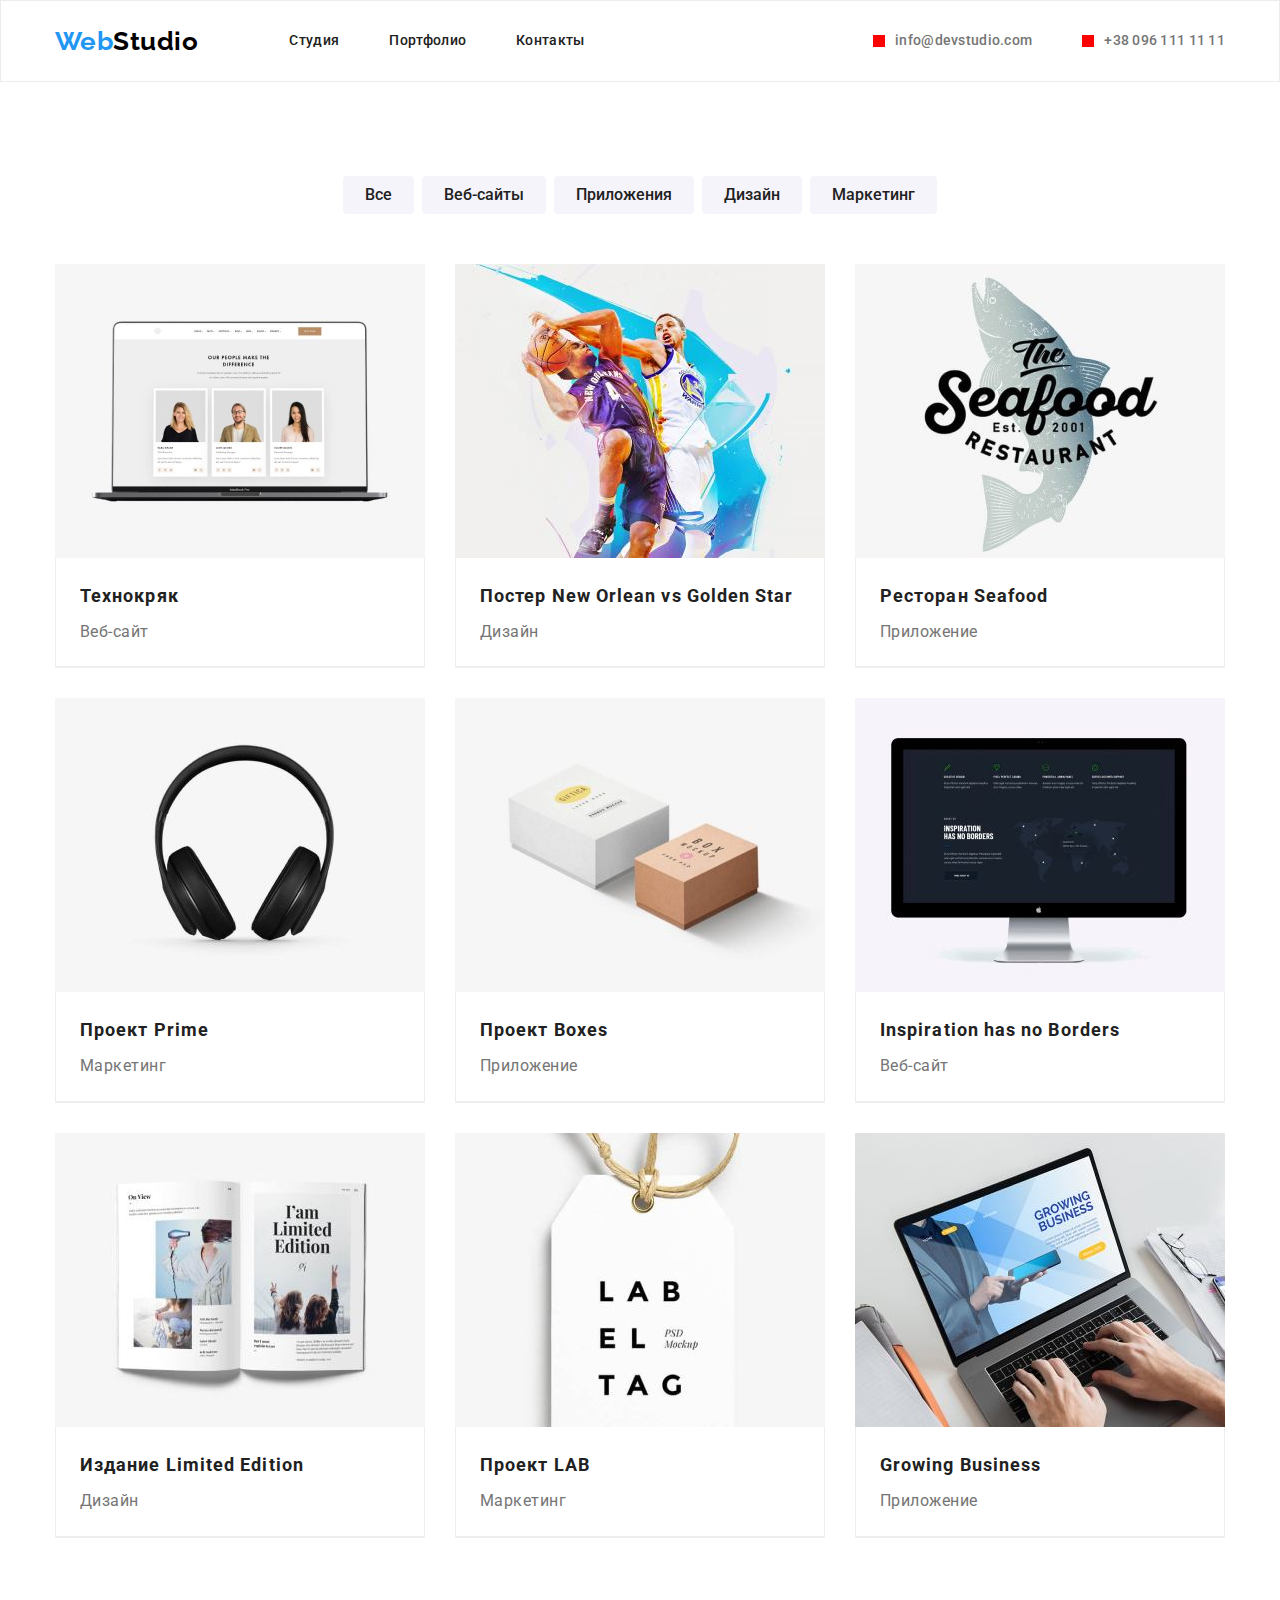
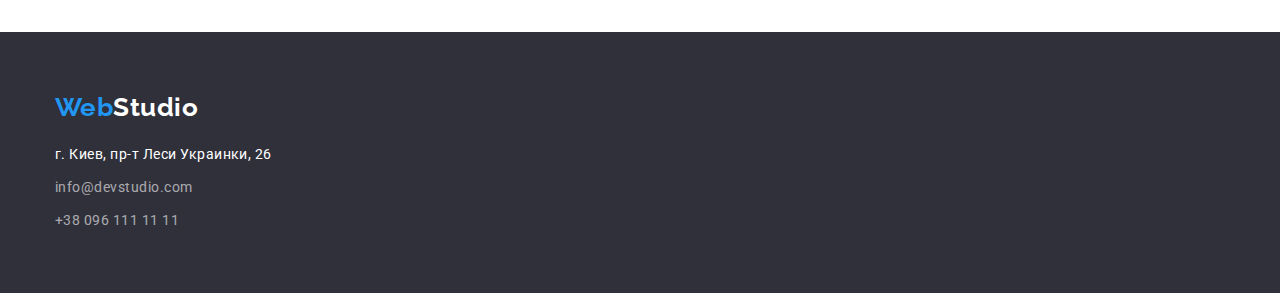
==== portfolio.html @ 381277b2 "new section" ====
<!DOCTYPE html>
<html lang="ru">
  <head>
    <meta charset="UTF-8" />
    <meta http-equiv="X-UA-Compatible" content="IE=edge" />
    <meta name="viewport" content="width=device-width, initial-scale=1.0" />
    <title>Portfolio</title>

    <link rel="preconnect" href="https://fonts.gstatic.com" />
    <link
      href="https://fonts.googleapis.com/css2?family=Raleway:wght@700&family=Roboto:wght@400;500;700;900&display=swap"
      rel="stylesheet"
    />
    <link
      rel="stylesheet"
      href="https://cdnjs.cloudflare.com/ajax/libs/modern-normalize/1.0.0/modern-normalize.min.css"
    />
    <link rel="stylesheet" href="./css/webstudio.css" />
  </head>
  <body>
    <header class="top">
      <div class="container main-nav">
        <a href="" class="logo"><span class="accent-logo">Web</span>Studio</a>
        <nav class="first-nav">
          <ul class="list nav">
            <li class="item">
              <a href="./index.html" class="nav-link">Студия</a>
            </li>
            <li class="item"><a href="" class="nav-link">Портфолио</a></li>
            <li class="item"><a href="" class="nav-link">Контакты</a></li>
          </ul>
        </nav>
        <ul class="list contacts">
          <li class="item">
            <a href="mailto:info@devstudio.com" class="contacts-link"
              >info@devstudio.com</a
            >
          </li>
          <li class="item">
            <a href="tel:+380961111111" class="contacts-link"
              >+38 096 111 11 11</a
            >
          </li>
        </ul>
      </div>
    </header>
    <main>
      <section class="prime-section">
        <div class="container">
          <!--hidden title-->
          <!-- <h1>Наше Портфолио</h1> -->
          <ul class="list examples">
            <li class="button-item">
              <button type="button" class="button">Все</button>
            </li>
            <li class="button-item">
              <button type="button" class="button">Веб-сайты</button>
            </li>
            <li class="button-item">
              <button type="button" class="button">Приложения</button>
            </li>
            <li class="button-item">
              <button type="button" class="button">Дизайн</button>
            </li>
            <li class="button-item">
              <button type="button" class="button">Маркетинг</button>
            </li>
          </ul>
          <!-- <h2>Примеры работ</h2> -->
          <ul class="list portfolio">
            <li class="portfolio-item">
              <a href="">
                <img
                  class="portfolio-image"
                  src="./images/portfolio/img-1.jpg"
                  width="370"
                  height="294"
                  alt="Рабочая страница"
                />
                <div class="portfolio-card">
                <h3 class="titles">Технокряк</h3>
                <p class="description">Веб-сайт</p>
                </div>
                </a>
            </li>
            <li class="portfolio-item">
              <a href="">
                <img
                  class="portfolio-image"
                  src="./images/portfolio/img-2.jpg"
                  width="370"
                  height="294"
                  alt="Два баскетбольных игрока"
                />
                <div class="portfolio-card">
                <h3 class="titles">Постер New Orlean vs Golden Star</h3>
                <p class="description">Дизайн</p>
                </div>
                </a>
            </li>
            <li class="portfolio-item">
              <a href="">
                <img
                  class="portfolio-image"
                  src="./images/portfolio/img-3.jpg"
                  width="370"
                  height="294"
                  alt="Логотип рыбного ресторана"
                />
                <div class="portfolio-card">
                <h3 class="titles">Ресторан Seafood</h3>
                <p class="description">Приложение</p>
                </div>
                </a
              >
            </li>
            <li class="portfolio-item">
              <a href="">
                <img
                  class="portfolio-image"
                  src="./images/portfolio/img-4.jpg"
                  width="370"
                  height="294"
                  alt="Наушники"
                />
                <div class="portfolio-card">
                <h3 class="titles">Проект Prime</h3>
                <p class="description">Маркетинг</p>
                </div>
                </a
              >
            </li>
            <li class="portfolio-item">
              <a href="">
                <img
                  class="portfolio-image"
                  src="./images/portfolio/img-5.jpg"
                  width="370"
                  height="294"
                  alt="Две коробки"
                />
                <div class="portfolio-card">
                <h3 class="titles">Проект Boxes</h3>
                <p class="description">Приложение</p>
                </div>
                </a
              >
            </li>
            <li class="portfolio-item">
              <a href="">
                <img
                  class="portfolio-image"
                  src="./images/portfolio/img-6.jpg"
                  width="370"
                  height="294"
                  alt="Монитор"
                />
                <div class="portfolio-card">
                <h3 class="titles">Inspiration has no Borders</h3>
                <p class="description">Веб-сайт</p>
                </div>
                </a>
            </li>
            <li class="portfolio-item">
              <a href="">
                <img
                  class="portfolio-image"
                  src="./images/portfolio/img-7.jpg"
                  width="370"
                  height="294"
                  alt="Журнал"
                />
                <div class="portfolio-card">
                <h3 class="titles">Издание Limited Edition</h3>
                <p class="description">Дизайн</p>
                </div>
                </a>
            </li>
            <li class="portfolio-item">
              <a href="">
                <img
                  class="portfolio-image"
                  src="./images/portfolio/img-8.jpg"
                  width="370"
                  height="294"
                  alt="Этикетка"
                />
                <div class="portfolio-card">
                <h3 class="titles">Проект LAB</h3>
                <p class="description">Маркетинг</p>
                </div>
                </a
              >
            </li>
            <li class="portfolio-item">
              <a href="">
                <img
                  class="portfolio-image"
                  src="./images/portfolio/img-9.jpg"
                  width="370"
                  height="294"
                  alt="Ноутбук"
                />
                <div class="portfolio-card">
                <h3 class="titles">Growing Business</h3>
                <p class="description">Приложение</p>
                </div>
                </a
              >
            </li>
          </ul>
        </div>
      </section>
    </main>
    <footer class="bottom">
      <div class="container">
        <a href="" class="logo second"
          ><span class="accent-logo">Web</span>Studio</a
        >
        <address class="address">г. Киев, пр-т Леси Украинки, 26</address>
        <ul class="list-footer">
          <li class="list-item">
            <a href="mailto:info@devstudio.com">info@devstudio.com</a>
          </li>
          <li class="list-item">
            <a href="tel:+380961111111">+38 096 111 11 11</a>
          </li>
        </ul>
      </div>
    </footer>
  </body>
</html>
---- css/webstudio.css ----
html {
  box-sizing: border-box;
}
*,
*::before,
*::after {
  box-sizing: inherit;
}
:root {
  --main-text-color: #212121;
  --text-color: #757575;
  --accent-color: #2196f3;
  --background-color: #f5f4fa;
  --footer-color: #2f303a;
  --footer-contacts: rgba(255, 255, 255, 0.6);
  --main-title: #ffff;
}
body {
  margin: 0;
  color: var(--main-text-color);
  font-family: Roboto, sans-serif;
  letter-spacing: 0.03em;
}
ul {
  list-style: none;
}
a {
  text-decoration: none;
}
.container {
  margin-left: auto;
  margin-right: auto;
  width: 1200px;
  padding-left: 15px;
  padding-right: 15px;
}
.list {
  margin: 0px;
  padding: 0px;
}
/* HEADER */
.top {
  border: 1px solid #ececec;
}

.main-nav {
  display: flex;
  align-items: center;
}
.first-nav .nav {
}
.nav {
  display: flex;
  letter-spacing: 0.02em;
}

.item + .item {
  margin-left: 50px;
}

.logo {
  margin-right: 91px;
  font-family: Raleway, sans-serif;
  color: black;
  font-weight: 700;
  font-size: 26px;
  line-height: 1.19;
}
.accent-logo {
  color: var(--accent-color);
}

.nav-link {
  display: block;
  padding-top: 32px;
  padding-bottom: 32px;
  color: inherit;
  font-weight: 500;
  font-size: 14px;
  line-height: 1.14;
}
.nav-link:hover,
.nav-link:focus {
  color: var(--accent-color);
}
.contacts {
  display: flex;
  margin-left: auto;
}

.contacts-link {
  display: flex;
  align-items: center;
  padding-top: 32px;
  padding-bottom: 32px;
  color: var(--text-color);
  font-weight: 500;
  font-size: 14px;
  line-height: 1.14;
  letter-spacing: 0.02em;
}
.item > .contacts-link::before {
  content: "";
  height: 12px;
  width: 12px;
  margin-right: 10px;
  background-color: red;
}

.contacts-link:hover,
.contacts-link:focus {
  color: var(--accent-color);
}
/* HERO SECTION */
.hero {
  text-align: center;
}
.overlay {
  padding-top: 200px;
  padding-bottom: 200px;

  outline: 2px solid green;
  height: 600px;
  max-width: 1600px;
  margin-left: auto;
  margin-right: auto;
  background-color: var(--text-color);
  background-image: linear-gradient(
      to right,
      rgba(47, 48, 58, 0.4),
      rgba(47, 48, 58, 0.4)
    ),
    url(../images/webstudio/hero.jpg);
  background-repeat: no-repeat;
  background-position: center;
  background-size: cover;
}
.hero-title {
  margin-top: 0px;
  margin-left: auto;
  margin-right: auto;
  margin-bottom: 30px;
  width: 696px;
  color: var(--main-title);
  font-weight: 900;
  font-size: 44px;
  line-height: 1.36;
  letter-spacing: 0.06em;
  text-transform: uppercase;
}
.hero-button {
  display: inline-block;
  padding: 10px 32px;
  border-radius: 4px;
  border: 1px transparent;
  font-family: inherit;
  color: var(--main-title);
  background-color: var(--accent-color);
  cursor: pointer;

  font-weight: 700;
  font-size: 16px;
  line-height: 1.87;
  letter-spacing: 0.06em;
}
/* DESCRIPTION SECTION */
.section-text {
  padding-top: 94px;
  padding-bottom: 94px;
}
.describe {
  display: flex;
}

.describe-item + .describe-item {
  margin-left: 30px;
}
.describe-item::before {
  display: block;
  content: "";
  height: 120px;
  margin-bottom: 20px;
  background-color: green;
  background-repeat: no-repeat;
  background-position: center;
  border-radius: 4px;
}
.list-title {
  margin-top: 0px;
  margin-bottom: 10px;
  font-weight: 700;
  font-size: 14px;
  line-height: 1.14;
  text-transform: uppercase;
}
.list-text {
  margin-top: 0px;
  margin-bottom: 0px;
  color: var(--text-color);
  font-size: 14px;
  line-height: 1.71;
}
/* ABOUT ME SECTION */
.no-padding {
  padding-top: 0px;
}
.subtitle {
  margin-top: 0px;
  margin-bottom: 50px;
  font-size: 36px;
  line-height: 1.16;
  text-align: center;
}
.about {
  display: flex;
}
.about-item + .about-item {
  margin-left: 30px;
}
.about-image {
  display: block;
}
/* OUR TEAM SECTION */
.team {
  background-color: var(--background-color);
}
.card {
  display: flex;
}
.card-item {
  text-align: center;
  box-shadow: 0px 1px 3px rgba(0, 0, 0, 0.12), 0px 1px 1px rgba(0, 0, 0, 0.14),
    0px 2px 1px rgba(0, 0, 0, 0.2);
  border-radius: 0px 0px 4px 4px;
  background-color: var(--main-title);
}
.card-item + .card-item {
  margin-left: 30px;
}
.team-card {
  padding-top: 30px;
  padding-bottom: 30px;
}
.name {
  margin-bottom: 10px;
  font-weight: 500;
  font-size: 16px;
  line-height: 1.18;
  text-transform: none;
}

.profession {
  margin-top: 0px;
  margin-bottom: 16px;
  color: var(--text-color);
  font-size: 14px;
  line-height: 1.71;
}
.socialnet {
  display: flex;
  padding-left: 0px;
  justify-content: center;
}

.socialnet-item + .socialnet-item {
  margin-left: 10px;
}

.social {
  display: inline-flex;
  align-items: flex-end;
}
.social::before {
  content: "";
  width: 10px;
  height: 10px;
  background-color: red;
}
/* CLIENTS */
.clients {
  display: flex;
  justify-content: center;
  margin-top: 0px;
  margin-bottom: 0px;
  padding-left: 0px;
}

.clients-item + .clients-item {
  margin-left: 30px;
}
/* FOOTER */
.bottom {
  background-color: var(--footer-color);
  padding-top: 60px;
  padding-bottom: 60px;
}
.secondary {
  display: inline-block;
  margin-bottom: 20px;
}

.bottom .logo {
  color: var(--main-title);
  font-family: Raleway, sans-serif;
  font-weight: 700;
  font-size: 26px;
  line-height: 1.19;
}

.address {
  color: var(--main-title);
  margin-bottom: 9px;
  font-size: 14px;
  font-style: normal;
  line-height: 1.7;
}
.list-footer {
  margin: 0px;

  padding-left: 0px;
}
.list-footer a {
  color: var(--footer-contacts);
  font-size: 14px;
  line-height: 1.71;
}
.list-item:first-child {
  display: inline-block;
  margin-bottom: 9px;
}

/* PORTFOLIO */
.prime-section {
  padding-top: 94px;
  padding-bottom: 94px;
}
.examples {
  display: flex;
  justify-content: center;
  margin-bottom: 50px;
}
.examples .button {
  font-family: inherit;
  font-weight: 500;
  font-size: 16px;
  line-height: 1.6;
  color: var(--main-text-color);
  background-color: var(--background-color);
}
.button {
  padding: 6px 22px;
  border: 1px transparent;
  border-radius: 4px;
}
.button-item + .button-item {
  margin-left: 8px;
}

.button:hover {
  background-color: var(--accent-color);
  color: #ffff;
  cursor: pointer;
}
.portfolio {
  display: flex;
  flex-wrap: wrap;
}
.portfolio a {
  color: var(--main-text-color);
}
.portfolio-item {
  margin-right: 30px;
  margin-bottom: 30px;
  width: calc((100% - 60px) / 3);

  border-bottom: 1px solid #eeeeee;
}
.portfolio-card {
  padding-top: 20px;
  padding-bottom: 20px;
  border-bottom: 1px solid #eeeeee;
  border-right: 1px solid #eeeeee;
  border-left: 1px solid #eeeeee;
}
.portfolio-item:nth-child(3n) {
  margin-right: 0px;
}
.portfolio-item:nth-last-child(-n + 3) {
  margin-bottom: 0px;
}
.portfolio-image {
  display: block;
}
.titles {
  margin-top: 0px;
  margin-bottom: 4px;
  margin-left: 24px;
  margin-right: 24px;
  font-size: 18px;
  line-height: 2;
  letter-spacing: 0.06em;
}
.description {
  margin-top: 0px;
  margin-bottom: 0px;
  margin-left: 24px;
  margin-right: 24px;
  color: var(--text-color);
  font-size: 16px;
  line-height: 1.8;
}
/* FOOTER */
.second {
  display: block;
  margin-right: 0px;
  margin-bottom: 20px;
}
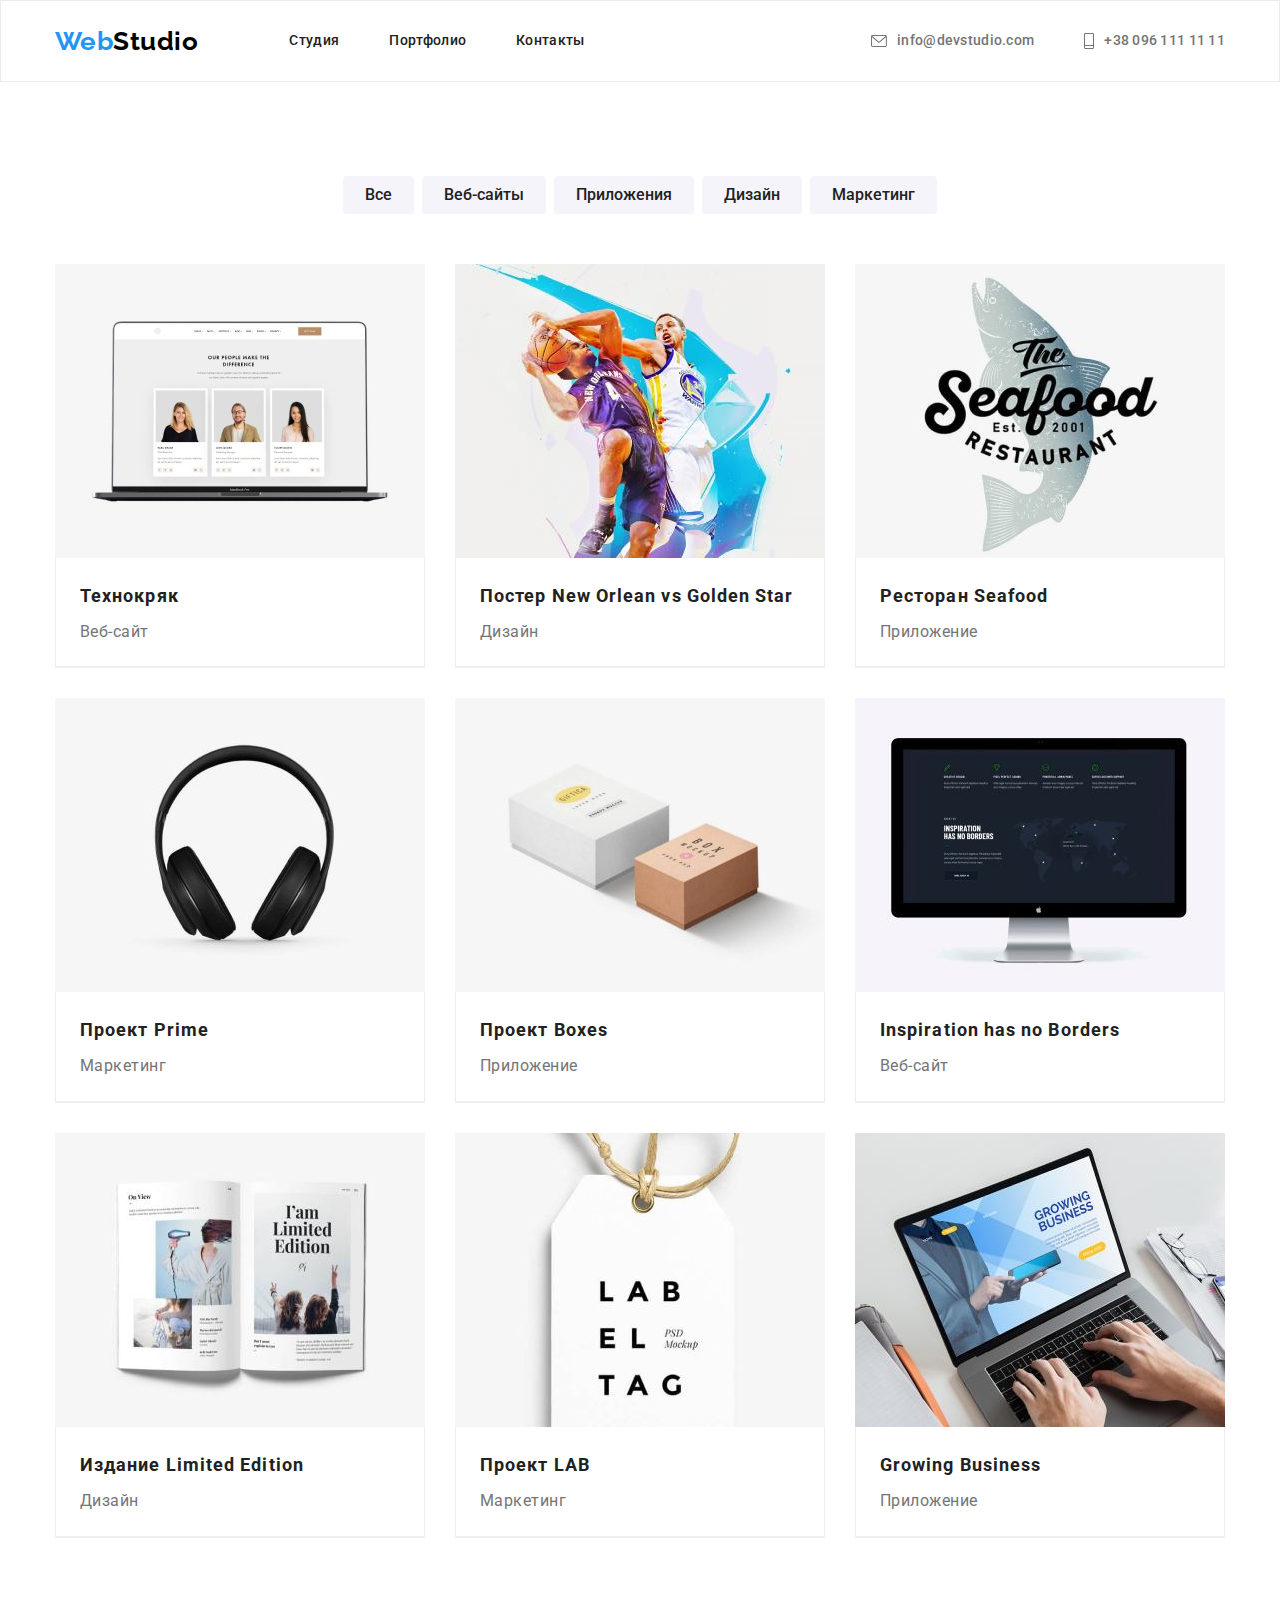
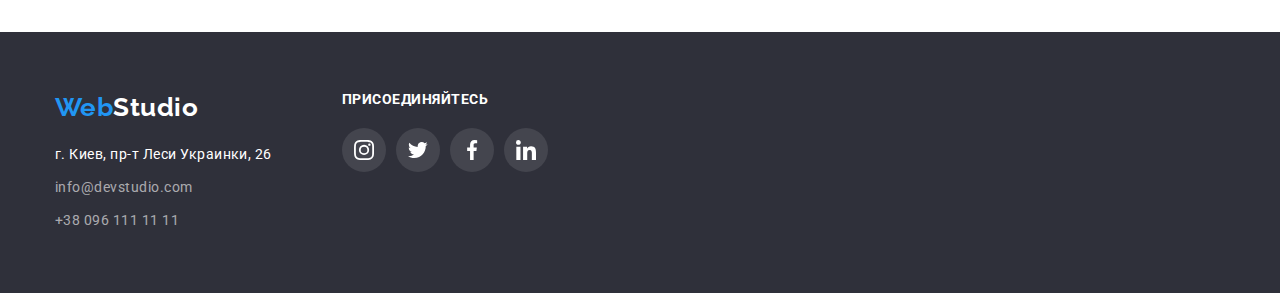
==== commit 8e35c180: "ready" ====
--- a/portfolio.html
+++ b/portfolio.html
@@ -32,13 +32,17 @@
         </nav>
         <ul class="list contacts">
           <li class="item">
-            <a href="mailto:info@devstudio.com" class="contacts-link"
-              >info@devstudio.com</a
+            <href href="mailto:info@devstudio.com" class="contacts-link">
+              <svg class="icon-envelope">
+              <use href="./images/icons.svg#icon-envelope"></use>
+            </svg>info@devstudio.com</a
             >
           </li>
           <li class="item">
-            <a href="tel:+380961111111" class="contacts-link"
-              >+38 096 111 11 11</a
+            <a href="tel:+380961111111" class="contacts-link">
+              <svg class="icon-tel">
+                <use href="./images/icons.svg#icon-tel"></use>
+              </svg>+38 096 111 11 11</a
             >
           </li>
         </ul>
@@ -213,7 +217,8 @@
       </section>
     </main>
     <footer class="bottom">
-      <div class="container">
+      <div class="container basement">
+        <div>
         <a href="" class="logo second"
           ><span class="accent-logo">Web</span>Studio</a
         >
@@ -226,6 +231,41 @@
             <a href="tel:+380961111111">+38 096 111 11 11</a>
           </li>
         </ul>
+        </div>
+        <div class="footer-box">
+          <h2 class="footer-title">присоединяйтесь</h2>
+          <ul class="box-list">
+            <li class="box-item">
+              <a class="footer-icon">
+                <svg class="icon">
+                  <use href="./images/icons.svg#icon-inst"></use>
+                </svg>
+              </a>
+            </li>
+            <li class="box-item">
+              <a class="footer-icon">
+                <svg class="icon">
+                  <use href="./images/icons.svg#icon-twit"></use>
+                </svg>
+              </a>
+            </li>
+            <li class="box-item">
+              <a class="footer-icon">
+                <svg class="icon">
+                  <use href="./images/icons.svg#icon-fb"></use>
+                </svg>
+              </a>
+            </li>
+            <li class="box-item">
+              <a class="footer-icon">
+                <svg class="icon">
+                  <use href="./images/icons.svg#icon-linkedin"></use>
+                </svg>
+              </a>
+            </li>
+        
+          </ul>
+        </div>
       </div>
     </footer>
   </body>
--- a/css/webstudio.css
+++ b/css/webstudio.css
@@ -14,6 +14,7 @@
   --footer-color: #2f303a;
   --footer-contacts: rgba(255, 255, 255, 0.6);
   --main-title: #ffff;
+  --icon-color: #afb1b8;
 }
 body {
   margin: 0;
@@ -99,14 +100,20 @@
   line-height: 1.14;
   letter-spacing: 0.02em;
 }
-.item > .contacts-link::before {
-  content: "";
+
+.icon-envelope {
+  width: 16px;
   height: 12px;
-  width: 12px;
   margin-right: 10px;
-  background-color: red;
-}
-
+  align-self: center;
+  fill: currentColor;
+}
+.icon-tel {
+  width: 10px;
+  height: 16px;
+  margin-right: 10px;
+  fill: currentColor;
+}
 .contacts-link:hover,
 .contacts-link:focus {
   color: var(--accent-color);
@@ -118,8 +125,6 @@
 .overlay {
   padding-top: 200px;
   padding-bottom: 200px;
-
-  outline: 2px solid green;
   height: 600px;
   max-width: 1600px;
   margin-left: auto;
@@ -170,20 +175,25 @@
 }
 .describe {
   display: flex;
+  justify-content: center;
 }
 
 .describe-item + .describe-item {
   margin-left: 30px;
 }
-.describe-item::before {
-  display: block;
-  content: "";
-  height: 120px;
-  margin-bottom: 20px;
-  background-color: green;
-  background-repeat: no-repeat;
-  background-position: center;
+.thumb {
+  display: flex;
+  align-items: center;
+  justify-content: center;
   border-radius: 4px;
+  padding-top: 25px;
+  padding-bottom: 25px;
+  background-color: var(--background-color);
+  margin-bottom: 30px;
+}
+.icon-item {
+  height: 70px;
+  width: 70px;
 }
 .list-title {
   margin-top: 0px;
@@ -234,6 +244,9 @@
   border-radius: 0px 0px 4px 4px;
   background-color: var(--main-title);
 }
+.card-item img {
+  display: block;
+}
 .card-item + .card-item {
   margin-left: 30px;
 }
@@ -265,17 +278,28 @@
 .socialnet-item + .socialnet-item {
   margin-left: 10px;
 }
-
-.social {
+.social-link {
   display: inline-flex;
-  align-items: flex-end;
-}
-.social::before {
-  content: "";
-  width: 10px;
-  height: 10px;
-  background-color: red;
-}
+  justify-content: center;
+  align-items: center;
+  width: 44px;
+  height: 44px;
+  margin-left: 0px;
+
+  border-radius: 50px;
+  color: var(--icon-color);
+}
+.icon {
+  width: 20px;
+  height: 20px;
+  fill: currentColor;
+}
+.social-link:hover,
+.social-link:focus {
+  color: #ffff;
+  background-color: var(--accent-color);
+}
+
 /* CLIENTS */
 .clients {
   display: flex;
@@ -287,6 +311,48 @@
 
 .clients-item + .clients-item {
   margin-left: 30px;
+}
+.clients-item .clients-link {
+  display: flex;
+  justify-content: center;
+  align-items: center;
+  width: 170px;
+  height: 92px;
+  border: 1px solid #afb1b8;
+  border-radius: 4px;
+  color: var(--icon-color);
+}
+.clients-link:hover,
+.clients-link:focus {
+  color: var(--accent-color);
+}
+
+.logo-company {
+  fill: currentColor;
+}
+.client-first {
+  width: 41px;
+  height: 100px;
+}
+.client-second {
+  width: 40px;
+  height: 50px;
+}
+.client-third {
+  width: 43px;
+  height: 41px;
+}
+.client-fourth {
+  width: 84px;
+  height: 40px;
+}
+.client-fifth {
+  width: 65px;
+  height: 45px;
+}
+.client-sixth {
+  width: 93px;
+  height: 44px;
 }
 /* FOOTER */
 .bottom {
@@ -294,6 +360,10 @@
   padding-top: 60px;
   padding-bottom: 60px;
 }
+.basement {
+  display: flex;
+}
+
 .secondary {
   display: inline-block;
   margin-bottom: 20px;
@@ -327,6 +397,45 @@
 .list-item:first-child {
   display: inline-block;
   margin-bottom: 9px;
+}
+.footer-box {
+  margin-left: 70px;
+}
+
+.footer-title {
+  margin-top: 0px;
+  margin-bottom: 20px;
+  text-transform: uppercase;
+  color: #ffff;
+  font-size: 14px;
+  line-height: 1.14;
+}
+.box-list {
+  display: flex;
+  padding: 0px;
+  margin-top: 0px;
+  margin-bottom: 0px;
+}
+.box-item + .box-item {
+  margin-left: 10px;
+}
+.footer-icon {
+  display: flex;
+  align-items: center;
+  justify-content: center;
+  cursor: pointer;
+  width: 44px;
+  height: 44px;
+  background-color: rgba(255, 255, 255, 0.1);
+  color: #ffff;
+  border-radius: 50px;
+}
+.footer-icon:focus,
+.footer-icon:hover {
+  background-color: var(--accent-color);
+}
+.footer-icon .icon {
+  fill: currentColor;
 }
 
 /* PORTFOLIO */
